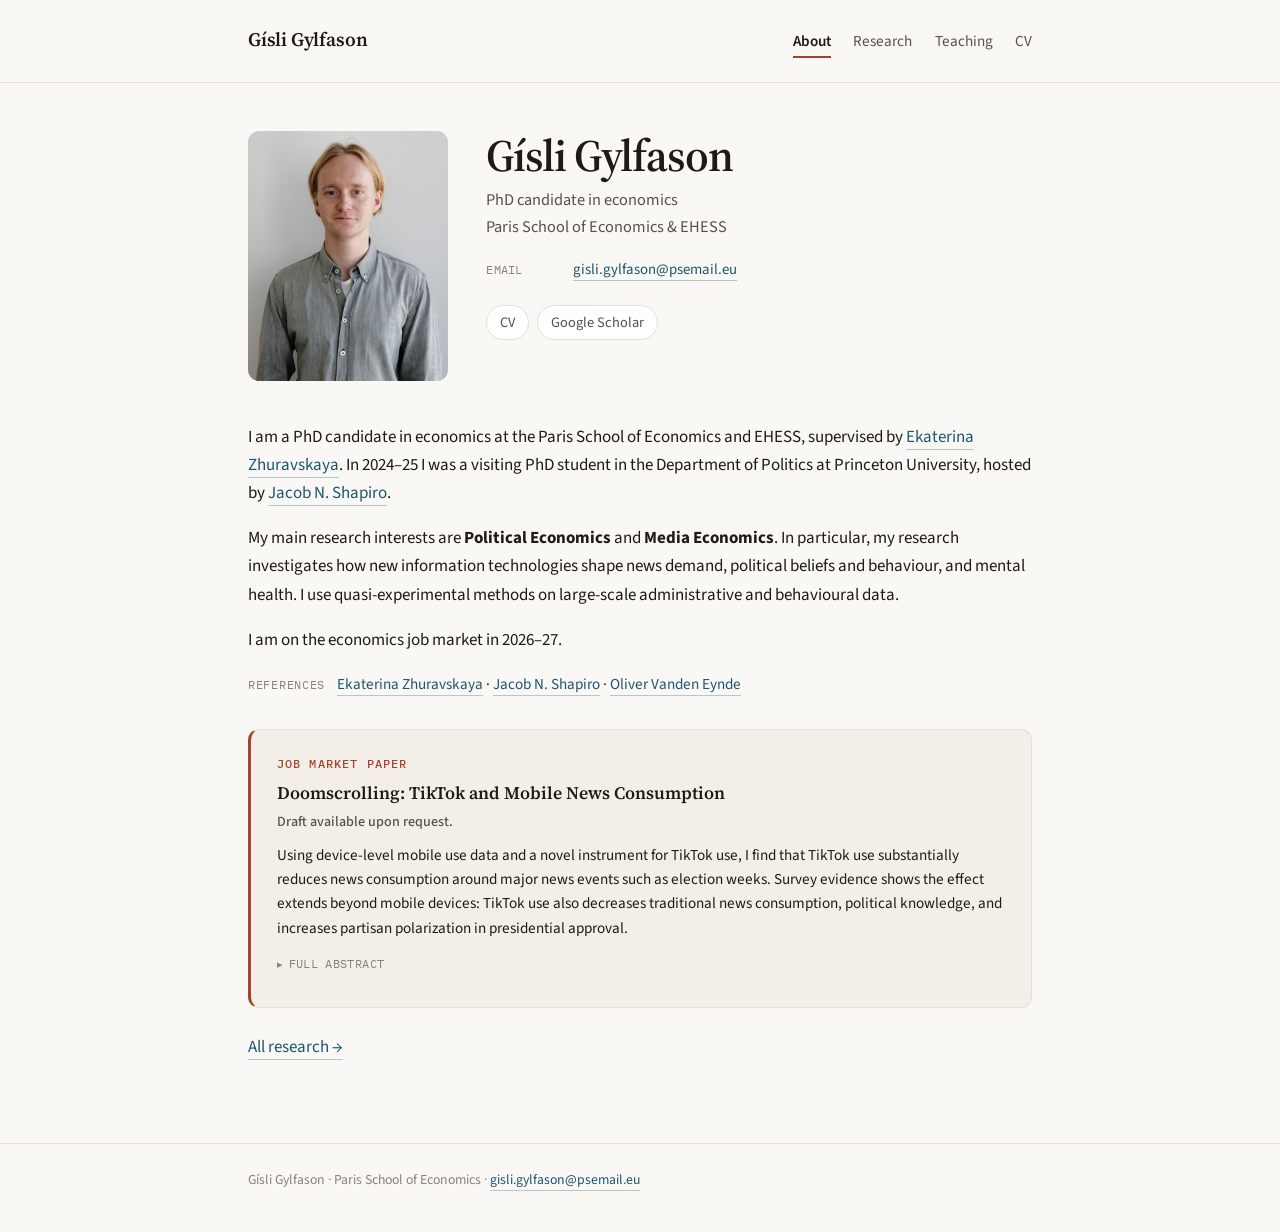
==== index.html @ 6a2b1a09 "Add GoatCounter analytics with custom events Tracks CV downloads, paper link clicks, abstract expans" ====
<!DOCTYPE html>
<html lang="en">
<head>
<meta charset="utf-8">
<meta name="viewport" content="width=device-width, initial-scale=1">
<title>Gísli Gylfason</title>
<meta name="description" content="Gísli Gylfason is a PhD candidate in economics at the Paris School of Economics and EHESS, working on political economics and media economics.">

<!-- Social sharing preview -->
<meta property="og:title" content="Gísli Gylfason">
<meta property="og:description" content="PhD candidate in economics, Paris School of Economics and EHESS. Political economics and media economics.">
<meta property="og:type" content="website">
<meta property="og:url" content="https://gisligylfason.github.io/">
<meta name="twitter:card" content="summary">

<link rel="preconnect" href="https://fonts.googleapis.com">
<link rel="preconnect" href="https://fonts.gstatic.com" crossorigin>
<link href="https://fonts.googleapis.com/css2?family=IBM+Plex+Mono:wght@400;500&family=Source+Sans+3:ital,wght@0,400;0,600;0,700;1,400&family=Source+Serif+4:ital,opsz,wght@0,8..60,400;0,8..60,600;1,8..60,400&display=swap" rel="stylesheet">
<link rel="stylesheet" href="style.css">
</head>
<body>

<header class="masthead">
  <div class="wrap">
    <p class="masthead__name"><a href="index.html">Gísli Gylfason</a></p>
    <nav class="nav">
      <a href="index.html" aria-current="page">About</a>
      <a href="research.html">Research</a>
      <a href="teaching.html">Teaching</a>
      <a href="cv.pdf">CV</a>
    </nav>
  </div>
</header>

<main>
  <div class="wrap">

    <div class="intro">
      <!-- To change the photo, overwrite assets/photo.jpg. Portrait, roughly 3:4 or 4:5. -->
      <img class="intro__photo" src="assets/photo.jpg" alt="Gísli Gylfason" width="168" height="210">

      <div>
        <h1>Gísli Gylfason</h1>
        <p class="intro__role">PhD candidate in economics<br>Paris School of Economics &amp; EHESS</p>

        <ul class="meta-list">
          <li><span class="label">Email</span> <a href="mailto:gisli.gylfason@psemail.eu">gisli.gylfason@psemail.eu</a></li>
        </ul>

        <ul class="linkrow">
          <li><a href="cv.pdf">CV</a></li>
          <li><a href="https://scholar.google.com/citations?user=9Wz6pmAAAAAJ">Google Scholar</a></li>
        </ul>
      </div>
    </div>

    <p>I am a PhD candidate in economics at the Paris School of Economics and EHESS, supervised by
    <a href="https://www.parisschoolofeconomics.com/zhuravskaya-ekaterina/">Ekaterina Zhuravskaya</a>.
    In 2024&ndash;25 I was a visiting PhD student in the Department of Politics at Princeton
    University, hosted by <a href="https://jns.scholar.princeton.edu/">Jacob N. Shapiro</a>.</p>

    <p>My main research interests are <strong>Political Economics</strong> and
    <strong>Media Economics</strong>. In particular, my research investigates how new information
    technologies shape news demand, political beliefs and behaviour, and mental health. I use
    quasi-experimental methods on large-scale administrative and behavioural data.</p>

    <p>I am on the economics job market in 2026&ndash;27.</p>

    <!-- To add a reference, copy one <a> below and edit the name and link. -->
    <p class="refs"><span class="refs__label">References</span>
    <a href="https://www.parisschoolofeconomics.com/zhuravskaya-ekaterina/">Ekaterina Zhuravskaya</a>
    &middot;
    <a href="https://jns.scholar.princeton.edu/">Jacob N. Shapiro</a>
    &middot;
    <a href="https://www.parisschoolofeconomics.eu/en/persons/oliver-vanden-eynde/">Oliver Vanden Eynde</a></p>

    <div class="jmp">
      <p class="jmp__label">Job Market Paper</p>
      <article class="paper">
        <h3 class="paper__title">Doomscrolling: TikTok and Mobile News Consumption</h3>
        <p class="paper__note">Draft available upon request.</p>
        <p class="paper__summary">Using device-level mobile use data and a novel instrument for TikTok use,
        I find that TikTok use substantially reduces news consumption around
        major news events such as election weeks. Survey evidence shows the effect extends beyond
        mobile devices: TikTok use also decreases traditional news consumption,
        political knowledge, and increases partisan polarization in presidential approval.</p>
        <details>
          <summary>Full abstract</summary>
          <p>How does TikTok use affect news consumption? Leveraging detailed device-level mobile
          browsing and app use data and a shock to early adoption of TikTok as a novel, plausibly
          exogenous source of variation, this paper estimates the causal effect of TikTok use on
          mobile news consumption in the United States. I find that increased TikTok use
          substantially reduces news consumption related to major news events such as election weeks,
          national disasters and major political developments. TikTok use causes decreases along both
          the extensive and intensive margins. It also causes a decrease in the length of
          individuals&rsquo; news consumption sessions, suggesting that reduced attention spans
          contribute to the effect. Survey evidence shows that the effect is not limited to mobile
          devices and has downstream consequences: high-TikTok-use media markets show decreases in
          traditional news consumption and political knowledge, and increases in partisan
          polarization in presidential approval, after TikTok&rsquo;s proliferation.</p>
        </details>
      </article>
    </div>

    <p style="margin-top:1.6rem"><a href="research.html">All research &rarr;</a></p>

  </div>
</main>

<footer class="foot">
  <div class="wrap">
    <p>Gísli Gylfason &middot; Paris School of Economics &middot; <a href="mailto:gisli.gylfason@psemail.eu">gisli.gylfason@psemail.eu</a></p>
  </div>
</footer>

<!-- Analytics: GoatCounter. No cookies, so no consent banner is needed.
     The data-goatcounter URL must match the site code registered at
     goatcounter.com — if that code changes, change it in all three HTML
     files. Page views are counted by count.js; the custom events
     (CV downloads, abstracts, scroll depth, reference hovers) are in
     analytics.js. Delete both tags to turn tracking off entirely. -->
<script data-goatcounter="https://gisligylfason.goatcounter.com/count"
        async src="https://gc.zgo.at/count.js"></script>
<script src="analytics.js" defer></script>
</body>
</html>
---- style.css ----
/* ============================================================
   gisligylfason.github.io — stylesheet
   Everything visual lives in this one file.

   The palette is warm rather than neutral grey, and papers sit
   on white cards over a faintly warm page. Small labels are set
   in a mono face. Change the variables below, not the rules.
   ============================================================ */

:root {
  --ink:        #1d1a17;   /* warm near-black, body text */
  --ink-soft:   #56504a;   /* secondary text */
  --ink-faint:  #8a8279;   /* labels, captions */
  --rule:       #e6e0d7;   /* borders */
  --rule-soft:  #f0ebe4;   /* faint dividers */
  --bg:         #faf8f5;   /* the page itself, faintly warm */
  --surface:    #ffffff;   /* cards sit on top of --bg */
  --bg-tint:    #f3efe8;   /* job market block, badges */
  --link:       #1d5570;
  --link-hover: #123a4e;
  --accent:     #a6432f;

  --serif: "Source Serif 4", Charter, "Bitstream Charter", "Sitka Text", Cambria, Georgia, serif;
  --sans:  "Source Sans 3", -apple-system, BlinkMacSystemFont, "Segoe UI", Roboto, Helvetica, Arial, sans-serif;
  --mono:  "IBM Plex Mono", ui-monospace, SFMono-Regular, "SF Mono", Menlo, Consolas, monospace;

  --measure: 52rem;   /* page width. 56rem is as wide as Elliot Motte's */
  --radius:  .7rem;   /* corner rounding on cards */
}

/* ---------- reset-ish ---------- */
*, *::before, *::after { box-sizing: border-box; }

html { -webkit-text-size-adjust: 100%; }

body {
  margin: 0;
  background: var(--bg);
  color: var(--ink);
  font-family: var(--sans);
  font-size: 17px;
  line-height: 1.65;
  -webkit-font-smoothing: antialiased;
  text-rendering: optimizeLegibility;
}

img { max-width: 100%; display: block; }

a {
  color: var(--link);
  text-decoration: none;
  border-bottom: 1px solid rgba(29, 85, 112, 0.3);
  transition: color .12s ease, border-color .12s ease;
}
a:hover { color: var(--link-hover); border-bottom-color: currentColor; }

/* ---------- layout ---------- */
.wrap {
  max-width: var(--measure);
  margin: 0 auto;
  padding: 0 1.5rem;
}

/* ---------- masthead ---------- */
.masthead {
  border-bottom: 1px solid var(--rule);
  background: var(--bg);
}
.masthead .wrap {
  display: flex;
  flex-wrap: wrap;
  align-items: baseline;
  justify-content: space-between;
  gap: .5rem 1.5rem;
  padding-top: 1.5rem;
  padding-bottom: 1.5rem;
}
.masthead__name {
  font-family: var(--serif);
  font-size: 1.2rem;
  font-weight: 600;
  letter-spacing: -0.01em;
  margin: 0;
}
.masthead__name a { color: var(--ink); border-bottom: none; }
.masthead__name a:hover { color: var(--accent); }

.nav {
  display: flex;
  flex-wrap: wrap;
  gap: 1.4rem;
  font-size: .95rem;
}
.nav a {
  color: var(--ink-soft);
  border-bottom: none;
  padding-bottom: 2px;
}
.nav a:hover { color: var(--accent); }
.nav a[aria-current="page"] {
  color: var(--ink);
  font-weight: 600;
  border-bottom: 2px solid var(--accent);
}

/* ---------- main ---------- */
main { padding: 3rem 0 4rem; }

h1 {
  font-family: var(--serif);
  font-size: 2.8rem;
  font-weight: 600;
  line-height: 1.1;
  letter-spacing: -0.025em;
  margin: 0 0 .4rem;
}

h2 {
  font-family: var(--serif);
  font-size: 1.28rem;
  font-weight: 600;
  letter-spacing: -0.01em;
  margin: 3.2rem 0 1.4rem;
  padding-bottom: .5rem;
  border-bottom: 1px solid var(--rule);
}
h2:first-child { margin-top: 0; }

p { margin: 0 0 1.1rem; }

/* ---------- intro block (home) ---------- */
.intro {
  display: grid;
  grid-template-columns: 200px 1fr;
  gap: 2.4rem;
  align-items: start;
  margin-bottom: 2.6rem;
}
.intro__photo {
  width: 200px;
  height: 250px;
  object-fit: cover;
  border-radius: var(--radius);
  background: var(--bg-tint);
}
.intro__role {
  color: var(--ink-soft);
  font-size: 1.02rem;
  margin: 0 0 1.1rem;
}

/* contact / link row under the name */
.meta-list {
  list-style: none;
  margin: 0;
  padding: 0;
  font-size: .93rem;
  color: var(--ink-soft);
}
.meta-list li { margin-bottom: .2rem; }
.meta-list .label {
  display: inline-block;
  min-width: 5.2rem;
  font-family: var(--mono);
  font-size: .78rem;
  letter-spacing: .02em;
  text-transform: uppercase;
  color: var(--ink-faint);
}

.linkrow {
  display: flex;
  flex-wrap: wrap;
  gap: .5rem;
  margin: 1.4rem 0 0;
  padding: 0;
  list-style: none;
}
.linkrow a {
  display: inline-block;
  padding: .3rem .8rem;
  border: 1px solid var(--rule);
  border-radius: 999px;
  background: var(--surface);
  font-size: .9rem;
  color: var(--ink-soft);
}
.linkrow a:hover {
  color: var(--accent);
  border-color: var(--accent);
}

/* references line on the homepage */
.refs { font-size: .95rem; }
.refs__label {
  font-family: var(--mono);
  font-size: .74rem;
  letter-spacing: .06em;
  text-transform: uppercase;
  color: var(--ink-faint);
  margin-right: .55rem;
}

/* ---------- job market paper block ---------- */
.jmp {
  border: 1px solid var(--rule);
  border-left: 3px solid var(--accent);
  border-radius: var(--radius);
  background: var(--bg-tint);
  padding: 1.5rem 1.6rem 1.3rem;
  margin: 2rem 0 1rem;
}
.jmp__label {
  font-family: var(--mono);
  font-size: .74rem;
  font-weight: 500;
  letter-spacing: .1em;
  text-transform: uppercase;
  color: var(--accent);
  margin: 0 0 .55rem;
}
/* the paper inside the block is not itself a card */
.jmp .paper {
  margin: 0;
  padding: 0;
  border: none;
  background: none;
  box-shadow: none;
  border-radius: 0;
}

/* ---------- papers (cards) ---------- */
.paper {
  background: var(--surface);
  border: 1px solid var(--rule);
  border-radius: var(--radius);
  padding: 1.35rem 1.5rem;
  margin: 0 0 1rem;
  box-shadow: 0 1px 2px rgba(60, 45, 30, .05), 0 4px 12px rgba(60, 45, 30, .035);
}
.paper:last-child { margin-bottom: 0; }

.paper__title {
  font-family: var(--serif);
  font-size: 1.1rem;
  font-weight: 600;
  line-height: 1.35;
  margin: 0 0 .3rem;
}
.paper__title a { color: var(--ink); border-bottom: none; }
.paper__title a:hover { color: var(--accent); }

.paper__meta {
  font-size: .93rem;
  color: var(--ink-soft);
  margin: 0 0 .6rem;
}
.paper__venue { font-style: italic; }

/* status pill, e.g. "Under review" */
.badge {
  display: inline-block;
  padding: .1rem .62rem;
  font-family: var(--mono);
  font-size: .74rem;
  font-weight: 500;
  letter-spacing: .02em;
  border-radius: 999px;
  color: var(--accent);
  border: 1.5px solid var(--accent);
  background: var(--bg-tint);
  margin-right: .45rem;
}

/* availability line, e.g. "Draft available upon request." */
.paper__note {
  font-size: .88rem;
  font-weight: 500;
  color: var(--ink-soft);
  margin: 0 0 .55rem;
}

/* short summary, shown above the abstract disclosure */
.paper__summary {
  font-size: .95rem;
  line-height: 1.6;
  margin: 0 0 .7rem;
}

/* abstract disclosure */
.paper details {
  margin: 0 0 .6rem;
  font-size: .95rem;
}
.paper summary {
  cursor: pointer;
  color: var(--ink-faint);
  font-family: var(--mono);
  font-size: .76rem;
  letter-spacing: .03em;
  text-transform: uppercase;
  list-style: none;
  display: inline-flex;
  align-items: center;
  gap: .35rem;
  user-select: none;
}
.paper summary::-webkit-details-marker { display: none; }
.paper summary::before {
  content: "▸";
  font-size: .9em;
  transition: transform .15s ease;
  display: inline-block;
}
.paper details[open] summary::before { transform: rotate(90deg); }
.paper summary:hover { color: var(--accent); }
.paper details p {
  margin: .7rem 0 0;
  padding-left: .9rem;
  border-left: 2px solid var(--rule);
  color: var(--ink-soft);
  line-height: 1.6;
}

.paper__links {
  display: flex;
  flex-wrap: wrap;
  gap: .45rem .9rem;
  margin: .5rem 0 0;
  padding: 0;
  list-style: none;
  font-size: .9rem;
}

/* ---------- teaching ---------- */
.course-group {
  background: var(--surface);
  border: 1px solid var(--rule);
  border-radius: var(--radius);
  padding: 1.35rem 1.5rem;
  margin-bottom: 1rem;
  box-shadow: 0 1px 2px rgba(60, 45, 30, .05), 0 4px 12px rgba(60, 45, 30, .035);
}
.course-group__where {
  font-weight: 600;
  font-size: 1rem;
  margin: 0 0 .15rem;
}
.course-group__role {
  font-family: var(--mono);
  font-size: .76rem;
  letter-spacing: .02em;
  text-transform: uppercase;
  color: var(--ink-faint);
  margin: 0 0 .9rem;
}
.courses { list-style: none; margin: 0; padding: 0; }
.courses li {
  padding: .55rem 0;
  border-bottom: 1px solid var(--rule-soft);
}
.courses li:last-child { border-bottom: none; padding-bottom: 0; }
.courses .course-name { display: block; }
.courses .course-detail {
  font-size: .89rem;
  color: var(--ink-faint);
}

/* ---------- footer ---------- */
.foot {
  border-top: 1px solid var(--rule);
  padding: 1.6rem 0 2.5rem;
  font-size: .86rem;
  color: var(--ink-faint);
}
.foot p { margin: 0; }

/* ---------- responsive ---------- */
@media (max-width: 620px) {
  body { font-size: 16px; }
  .intro {
    grid-template-columns: 1fr;
    gap: 1.4rem;
  }
  .intro__photo { width: 168px; height: 210px; }
  h1 { font-size: 2.2rem; }
  .masthead .wrap { padding-top: 1.1rem; padding-bottom: 1.1rem; }
  .nav { gap: 1rem; font-size: .9rem; }
  main { padding: 2.2rem 0 3rem; }
  .paper, .course-group { padding: 1.1rem 1.15rem; }
  .jmp { padding: 1.2rem 1.2rem 1rem; }
}

/* ---------- dark mode ---------- */
@media (prefers-color-scheme: dark) {
  :root {
    --ink:        #ece7e0;
    --ink-soft:   #b3aca3;
    --ink-faint:  #8d857b;
    --rule:       #35302a;
    --rule-soft:  #2a2621;
    --bg:         #16140f;
    --surface:    #1e1b16;
    --bg-tint:    #262119;
    --link:       #7fb6d4;
    --link-hover: #a5cfe6;
    --accent:     #e08a76;
  }
  a { border-bottom-color: rgba(127, 182, 212, 0.3); }
  .paper, .course-group { box-shadow: none; }
}

/* ---------- print ---------- */
@media print {
  .masthead, .foot, .linkrow { display: none; }
  body { font-size: 11pt; color: #000; background: #fff; }
  .paper, .course-group, .jmp {
    border: none;
    box-shadow: none;
    background: none;
    padding: 0;
    margin-bottom: 1.2rem;
  }
  .paper details[open] p, .paper details p { display: block; }
}
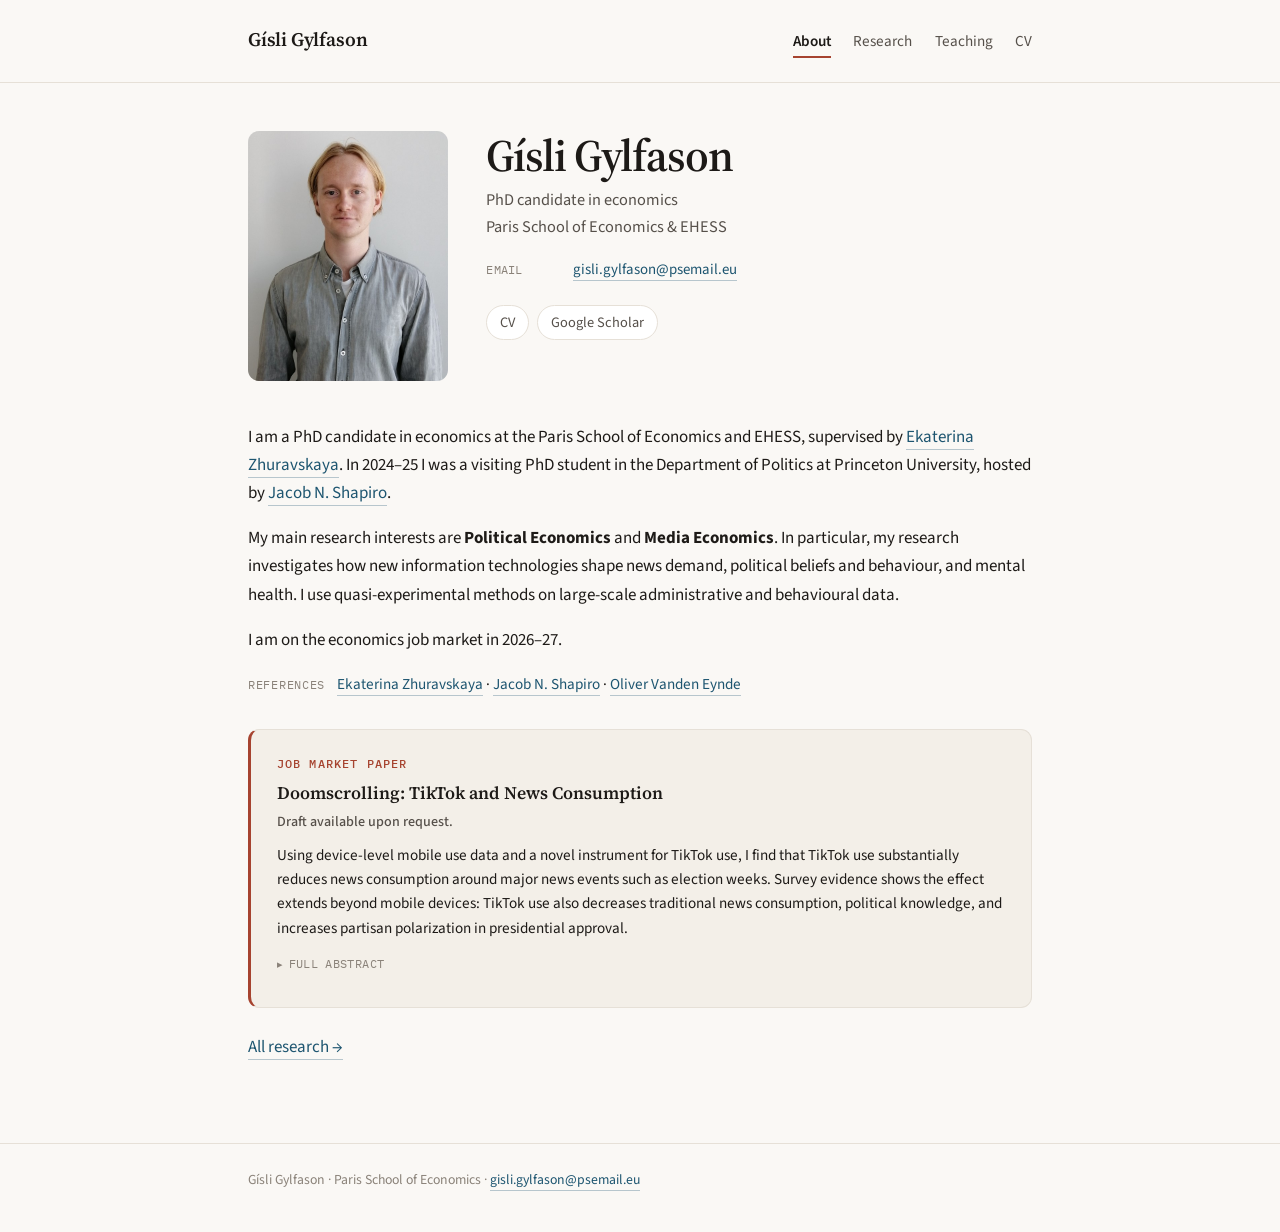
==== commit e734a6dd: "Drop "Mobile" from the JMP title "Doomscrolling: TikTok and News Consumption". The CV still has the " ====
--- a/index.html
+++ b/index.html
@@ -5,6 +5,7 @@
 <meta name="viewport" content="width=device-width, initial-scale=1">
 <title>Gísli Gylfason</title>
 <meta name="description" content="Gísli Gylfason is a PhD candidate in economics at the Paris School of Economics and EHESS, working on political economics and media economics.">
+<link rel="canonical" href="https://gisligylfason.github.io/">
 
 <!-- Social sharing preview -->
 <meta property="og:title" content="Gísli Gylfason">
@@ -17,6 +18,29 @@
 <link rel="preconnect" href="https://fonts.gstatic.com" crossorigin>
 <link href="https://fonts.googleapis.com/css2?family=IBM+Plex+Mono:wght@400;500&family=Source+Sans+3:ital,wght@0,400;0,600;0,700;1,400&family=Source+Serif+4:ital,opsz,wght@0,8..60,400;0,8..60,600;1,8..60,400&display=swap" rel="stylesheet">
 <link rel="stylesheet" href="style.css">
+
+<!-- Structured data: tells search engines this page is a person, and which
+     person. Only facts already visible on the page. Keep it in step with the
+     bio above if the affiliation or interests change. -->
+<script type="application/ld+json">
+{
+  "@context": "https://schema.org",
+  "@type": "Person",
+  "name": "Gísli Gylfason",
+  "givenName": "Gísli",
+  "familyName": "Gylfason",
+  "url": "https://gisligylfason.github.io/",
+  "image": "https://gisligylfason.github.io/assets/photo.jpg",
+  "jobTitle": "PhD Candidate in Economics",
+  "email": "mailto:gisli.gylfason@psemail.eu",
+  "affiliation": [
+    { "@type": "Organization", "name": "Paris School of Economics" },
+    { "@type": "Organization", "name": "EHESS" }
+  ],
+  "knowsAbout": ["Political Economics", "Media Economics", "Applied Microeconomics"],
+  "sameAs": ["https://scholar.google.com/citations?user=9Wz6pmAAAAAJ"]
+}
+</script>
 </head>
 <body>
 
@@ -77,7 +101,7 @@
     <div class="jmp">
       <p class="jmp__label">Job Market Paper</p>
       <article class="paper">
-        <h3 class="paper__title">Doomscrolling: TikTok and Mobile News Consumption</h3>
+        <h3 class="paper__title">Doomscrolling: TikTok and News Consumption</h3>
         <p class="paper__note">Draft available upon request.</p>
         <p class="paper__summary">Using device-level mobile use data and a novel instrument for TikTok use,
         I find that TikTok use substantially reduces news consumption around
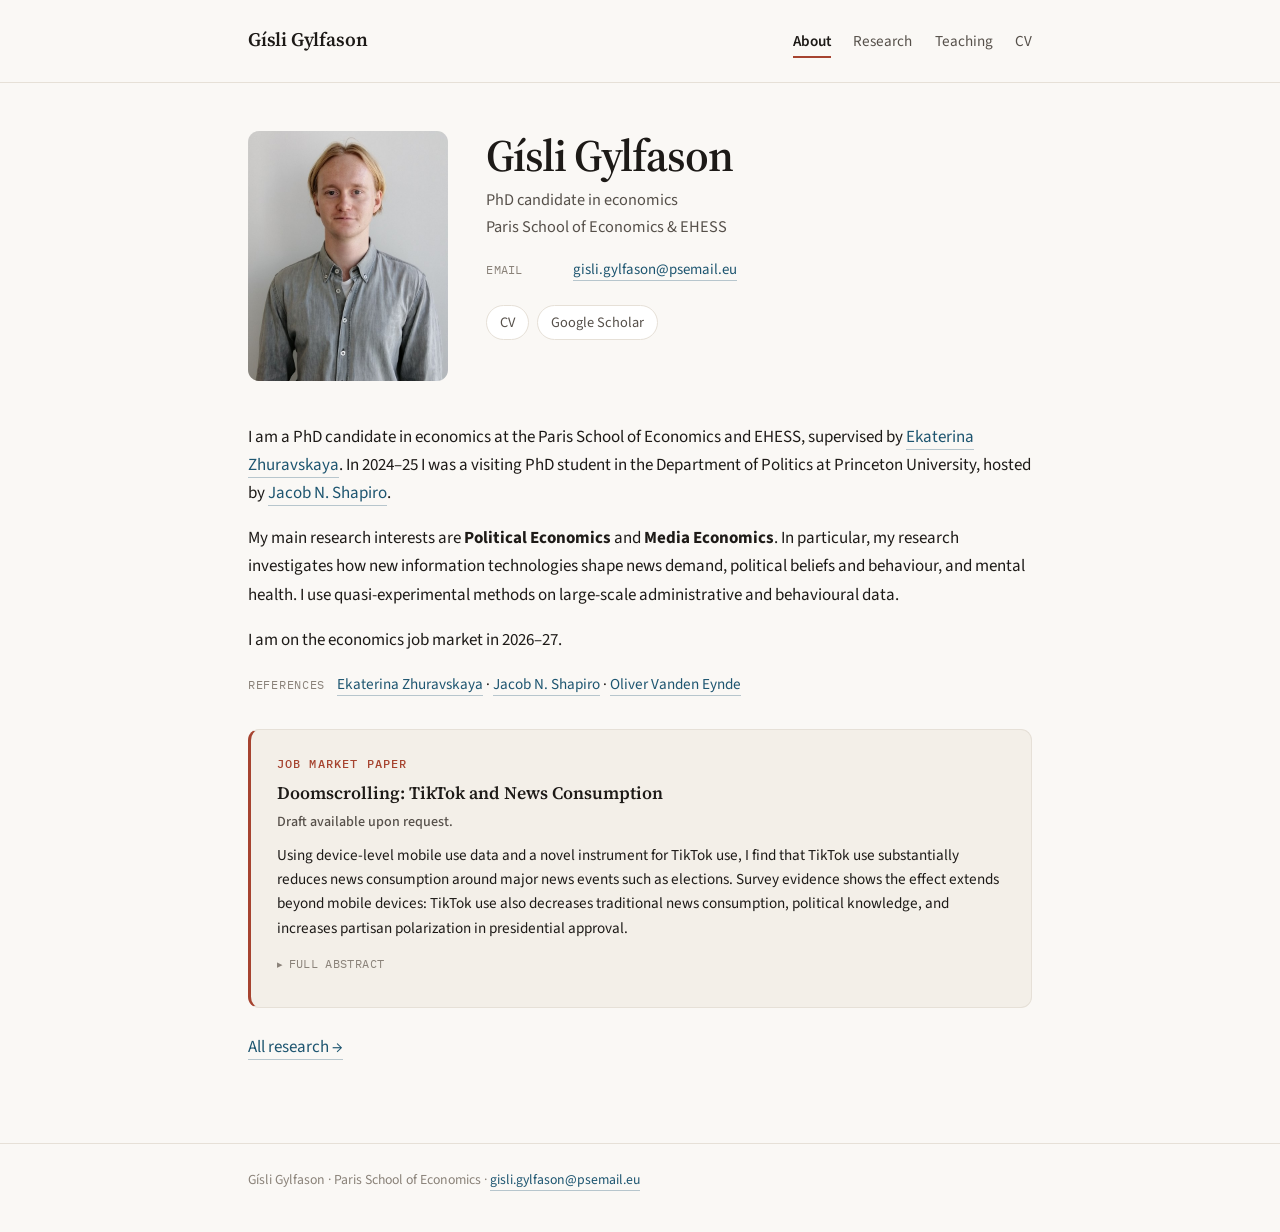
==== commit b63701df: "Update the CV to the new abstract; align the JMP summary with it Co-Authored-By: Claude Opus 5 <nore" ====
--- a/index.html
+++ b/index.html
@@ -105,23 +105,23 @@
         <p class="paper__note">Draft available upon request.</p>
         <p class="paper__summary">Using device-level mobile use data and a novel instrument for TikTok use,
         I find that TikTok use substantially reduces news consumption around
-        major news events such as election weeks. Survey evidence shows the effect extends beyond
+        major news events such as elections. Survey evidence shows the effect extends beyond
         mobile devices: TikTok use also decreases traditional news consumption,
         political knowledge, and increases partisan polarization in presidential approval.</p>
         <details>
           <summary>Full abstract</summary>
           <p>How does TikTok use affect news consumption? Leveraging detailed device-level mobile
           browsing and app use data and a shock to early adoption of TikTok as a novel, plausibly
-          exogenous source of variation, this paper estimates the causal effect of TikTok use on
-          mobile news consumption in the United States. I find that increased TikTok use
-          substantially reduces news consumption related to major news events such as election weeks,
-          national disasters and major political developments. TikTok use causes decreases along both
-          the extensive and intensive margins. It also causes a decrease in the length of
-          individuals&rsquo; news consumption sessions, suggesting that reduced attention spans
-          contribute to the effect. Survey evidence shows that the effect is not limited to mobile
-          devices and has downstream consequences: high-TikTok-use media markets show decreases in
-          traditional news consumption and political knowledge, and increases in partisan
-          polarization in presidential approval, after TikTok&rsquo;s proliferation.</p>
+          exogenous source of variation, I estimate the causal effect of TikTok use on news
+          consumption, political knowledge and attitudes in the United States. I find that increased
+          TikTok use substantially reduces news consumption related to major news events such as
+          elections, national disasters and major political developments. TikTok use causes decreases
+          in news consumption along both the extensive and intensive margins. It also reduces the
+          length of individuals&rsquo; news consumption sessions, suggesting that reduced attention
+          spans contribute to the effect. Survey evidence shows that the effect is not limited to
+          mobile devices and has downstream consequences. Individuals in high-TikTok-use media markets
+          have lower traditional news consumption and political knowledge, and higher partisan
+          polarization in presidential approval after, but not before, TikTok&rsquo;s proliferation.</p>
         </details>
       </article>
     </div>
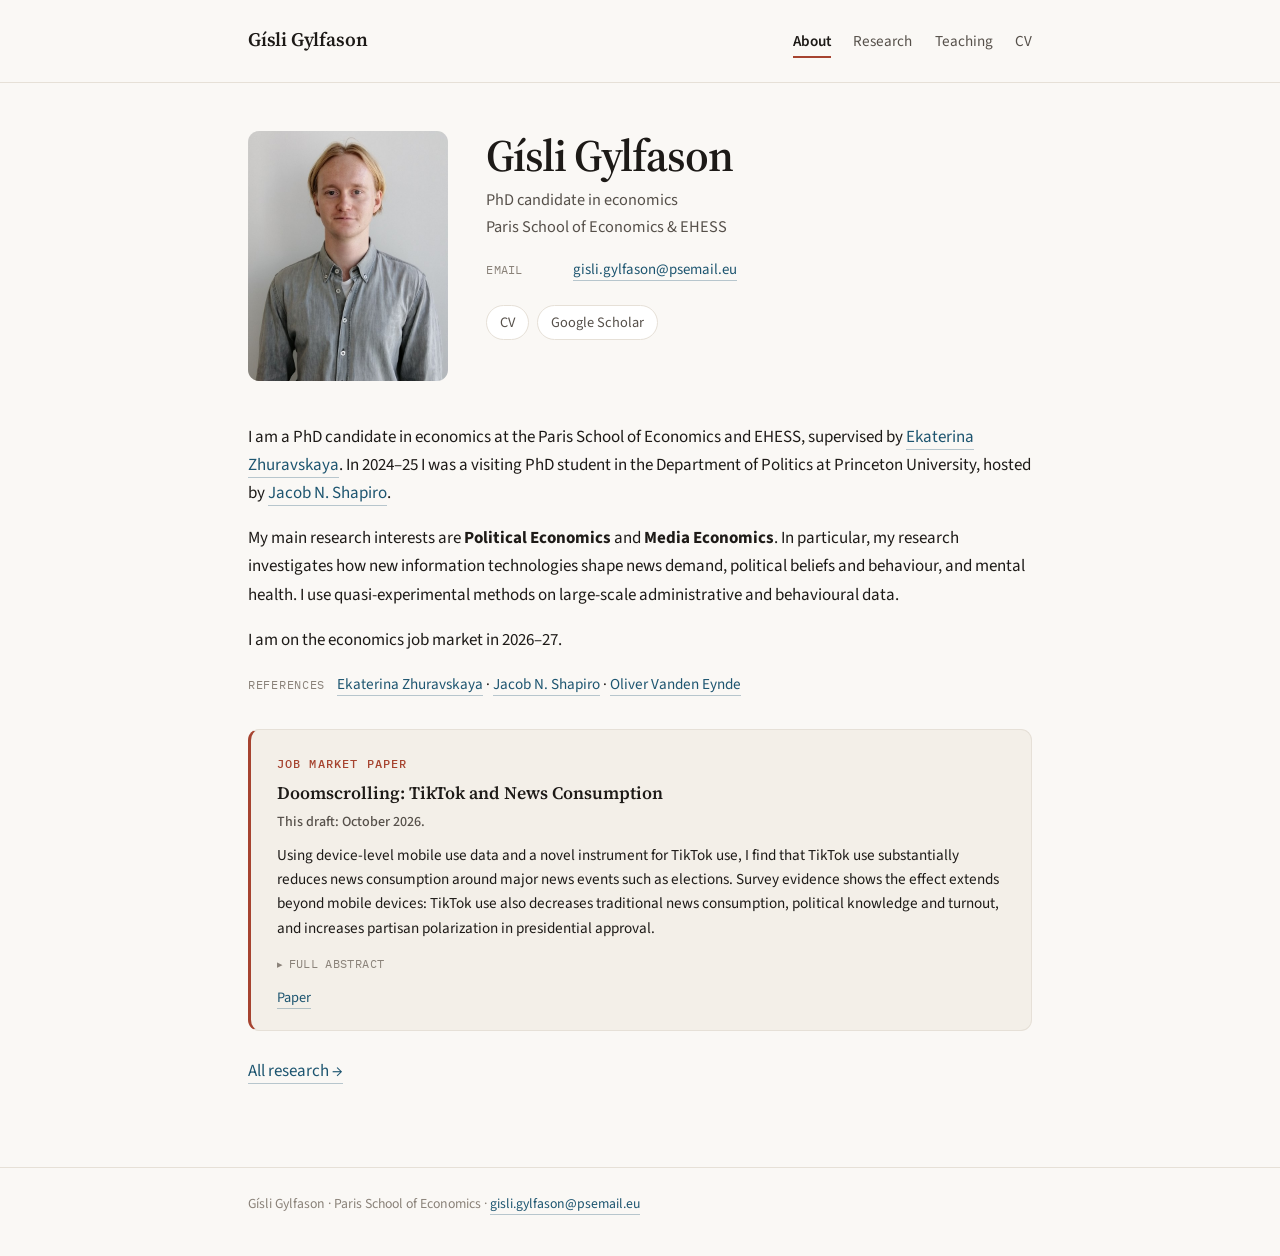
==== commit 08205e9c: "Publish the JMP; update the CV and the JMP abstract Replace the placeholder at the JMP's permanent U" ====
--- a/index.html
+++ b/index.html
@@ -102,27 +102,31 @@
       <p class="jmp__label">Job Market Paper</p>
       <article class="paper">
         <h3 class="paper__title">Doomscrolling: TikTok and News Consumption</h3>
-        <p class="paper__note">Draft available upon request.</p>
+        <p class="paper__note">This draft: October 2026.</p>
         <p class="paper__summary">Using device-level mobile use data and a novel instrument for TikTok use,
         I find that TikTok use substantially reduces news consumption around
         major news events such as elections. Survey evidence shows the effect extends beyond
         mobile devices: TikTok use also decreases traditional news consumption,
-        political knowledge, and increases partisan polarization in presidential approval.</p>
+        political knowledge and turnout, and increases partisan polarization in presidential approval.</p>
         <details>
           <summary>Full abstract</summary>
-          <p>How does TikTok use affect news consumption? Leveraging detailed device-level mobile
-          browsing and app use data and a shock to early adoption of TikTok as a novel, plausibly
-          exogenous source of variation, I estimate the causal effect of TikTok use on news
-          consumption, political knowledge and attitudes in the United States. I find that increased
-          TikTok use substantially reduces news consumption related to major news events such as
-          elections, national disasters and major political developments. TikTok use causes decreases
-          in news consumption along both the extensive and intensive margins. It also reduces the
-          length of individuals&rsquo; news consumption sessions, suggesting that reduced attention
-          spans contribute to the effect. Survey evidence shows that the effect is not limited to
-          mobile devices and has downstream consequences. Individuals in high-TikTok-use media markets
-          have lower traditional news consumption and political knowledge, and higher partisan
-          polarization in presidential approval after, but not before, TikTok&rsquo;s proliferation.</p>
+          <p>How does TikTok use affect news consumption and downstream political outcomes? Leveraging
+          detailed device-level mobile browsing and app use data and a shock to early adoption of
+          TikTok as a novel, plausibly exogenous source of variation, I estimate the causal effect of
+          TikTok use on news consumption, political knowledge, attitudes and behavior in the United
+          States. I find that increased TikTok use substantially reduces news consumption related to
+          major news events such as elections, national disasters and major political developments.
+          TikTok use reduces news consumption along both the extensive and intensive margins. It also
+          reduces the length of individuals&rsquo; news consumption sessions, suggesting that reduced
+          attention spans contribute to the effect. Survey evidence shows that the effect is not
+          limited to mobile devices and has downstream consequences: individuals in high-TikTok-use
+          media markets have lower traditional news consumption, political knowledge and turnout, and
+          higher partisan polarization in presidential approval after, but not before,
+          TikTok&rsquo;s proliferation.</p>
         </details>
+        <ul class="paper__links">
+          <li><a href="papers/Doomscrolling_JMP_GYLFASON.pdf">Paper</a></li>
+        </ul>
       </article>
     </div>
 
--- a/style.css
+++ b/style.css
@@ -8,7 +8,9 @@
    ============================================================ */
 
 :root {
-  --ink:        #1d1a17;   /* warm near-black, body text */
+  color-scheme: light;   /* light only, whatever the device's dark mode setting */
+
+  --ink:       #1d1a17;   /* warm near-black, body text */
   --ink-soft:   #56504a;   /* secondary text */
   --ink-faint:  #8a8279;   /* labels, captions */
   --rule:       #e6e0d7;   /* borders */
@@ -391,25 +393,6 @@
   .jmp { padding: 1.2rem 1.2rem 1rem; }
 }
 
-/* ---------- dark mode ---------- */
-@media (prefers-color-scheme: dark) {
-  :root {
-    --ink:        #ece7e0;
-    --ink-soft:   #b3aca3;
-    --ink-faint:  #8d857b;
-    --rule:       #35302a;
-    --rule-soft:  #2a2621;
-    --bg:         #16140f;
-    --surface:    #1e1b16;
-    --bg-tint:    #262119;
-    --link:       #7fb6d4;
-    --link-hover: #a5cfe6;
-    --accent:     #e08a76;
-  }
-  a { border-bottom-color: rgba(127, 182, 212, 0.3); }
-  .paper, .course-group { box-shadow: none; }
-}
-
 /* ---------- print ---------- */
 @media print {
   .masthead, .foot, .linkrow { display: none; }
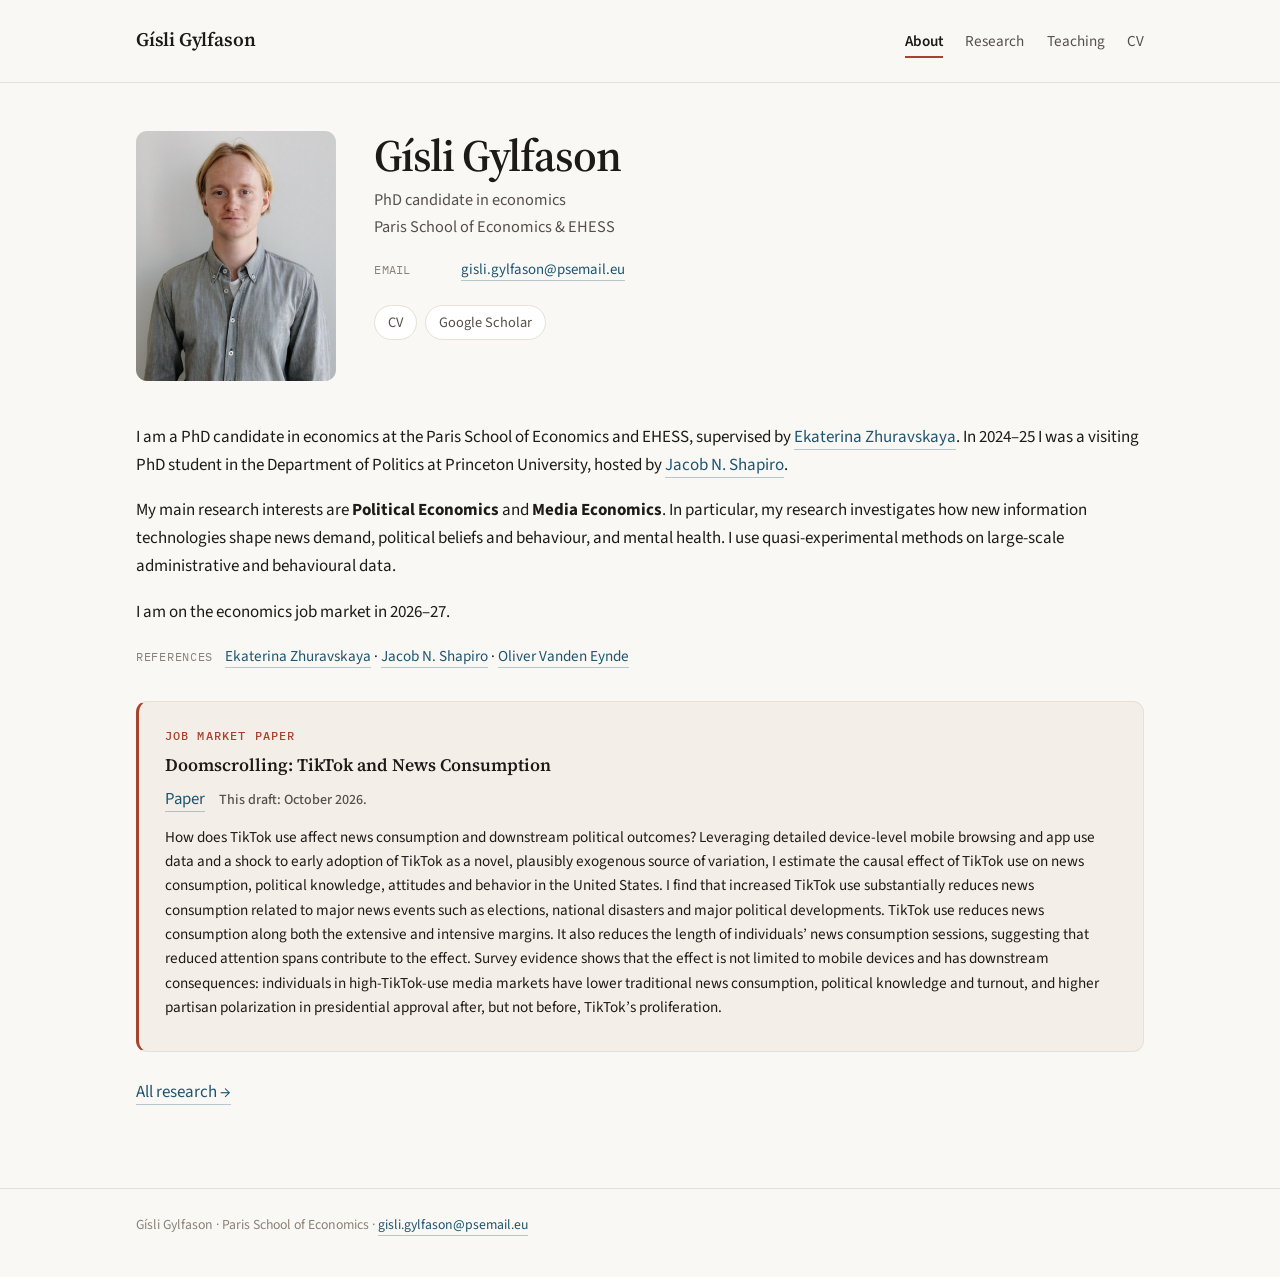
==== commit 9dcad575: "Show the JMP's full abstract only; put Paper links and draft dates on one line; widen the page Worki" ====
--- a/index.html
+++ b/index.html
@@ -102,15 +102,11 @@
       <p class="jmp__label">Job Market Paper</p>
       <article class="paper">
         <h3 class="paper__title">Doomscrolling: TikTok and News Consumption</h3>
-        <p class="paper__note">This draft: October 2026.</p>
-        <p class="paper__summary">Using device-level mobile use data and a novel instrument for TikTok use,
-        I find that TikTok use substantially reduces news consumption around
-        major news events such as elections. Survey evidence shows the effect extends beyond
-        mobile devices: TikTok use also decreases traditional news consumption,
-        political knowledge and turnout, and increases partisan polarization in presidential approval.</p>
-        <details>
-          <summary>Full abstract</summary>
-          <p>How does TikTok use affect news consumption and downstream political outcomes? Leveraging
+        <ul class="paper__links">
+          <li><a href="papers/Doomscrolling_JMP_GYLFASON.pdf">Paper</a></li>
+          <li class="paper__draft">This draft: October 2026.</li>
+        </ul>
+        <p class="paper__abstract">How does TikTok use affect news consumption and downstream political outcomes? Leveraging
           detailed device-level mobile browsing and app use data and a shock to early adoption of
           TikTok as a novel, plausibly exogenous source of variation, I estimate the causal effect of
           TikTok use on news consumption, political knowledge, attitudes and behavior in the United
@@ -123,10 +119,6 @@
           media markets have lower traditional news consumption, political knowledge and turnout, and
           higher partisan polarization in presidential approval after, but not before,
           TikTok&rsquo;s proliferation.</p>
-        </details>
-        <ul class="paper__links">
-          <li><a href="papers/Doomscrolling_JMP_GYLFASON.pdf">Paper</a></li>
-        </ul>
       </article>
     </div>
 
--- a/style.css
+++ b/style.css
@@ -26,7 +26,7 @@
   --sans:  "Source Sans 3", -apple-system, BlinkMacSystemFont, "Segoe UI", Roboto, Helvetica, Arial, sans-serif;
   --mono:  "IBM Plex Mono", ui-monospace, SFMono-Regular, "SF Mono", Menlo, Consolas, monospace;
 
-  --measure: 52rem;   /* page width. 56rem is as wide as Elliot Motte's */
+  --measure: 66rem;   /* page width on a computer; phones just use the full screen */
   --radius:  .7rem;   /* corner rounding on cards */
 }
 
@@ -282,12 +282,15 @@
   margin: 0 0 .55rem;
 }
 
-/* short summary, shown above the abstract disclosure */
-.paper__summary {
+/* short abstract, shown above the full-abstract disclosure;
+   and a full abstract shown open, as on the job market paper */
+.paper__summary,
+.paper__abstract {
   font-size: .95rem;
   line-height: 1.6;
   margin: 0 0 .7rem;
 }
+.paper__label { font-weight: 600; color: var(--ink); }
 
 /* abstract disclosure */
 .paper details {
@@ -298,7 +301,7 @@
   cursor: pointer;
   color: var(--ink-faint);
   font-family: var(--mono);
-  font-size: .76rem;
+  font-size: .88rem;
   letter-spacing: .03em;
   text-transform: uppercase;
   list-style: none;
@@ -328,10 +331,18 @@
   display: flex;
   flex-wrap: wrap;
   gap: .45rem .9rem;
-  margin: .5rem 0 0;
+  margin: .5rem 0 .7rem;
   padding: 0;
   list-style: none;
-  font-size: .9rem;
+  font-size: 1.05rem;
+}
+.paper__links:last-child { margin-bottom: 0; }
+/* grey "This draft: …" date, on the same line as the Paper link */
+.paper__links { align-items: baseline; }
+.paper__draft {
+  font-size: .88rem;
+  font-weight: 500;
+  color: var(--ink-soft);
 }
 
 /* ---------- teaching ---------- */
